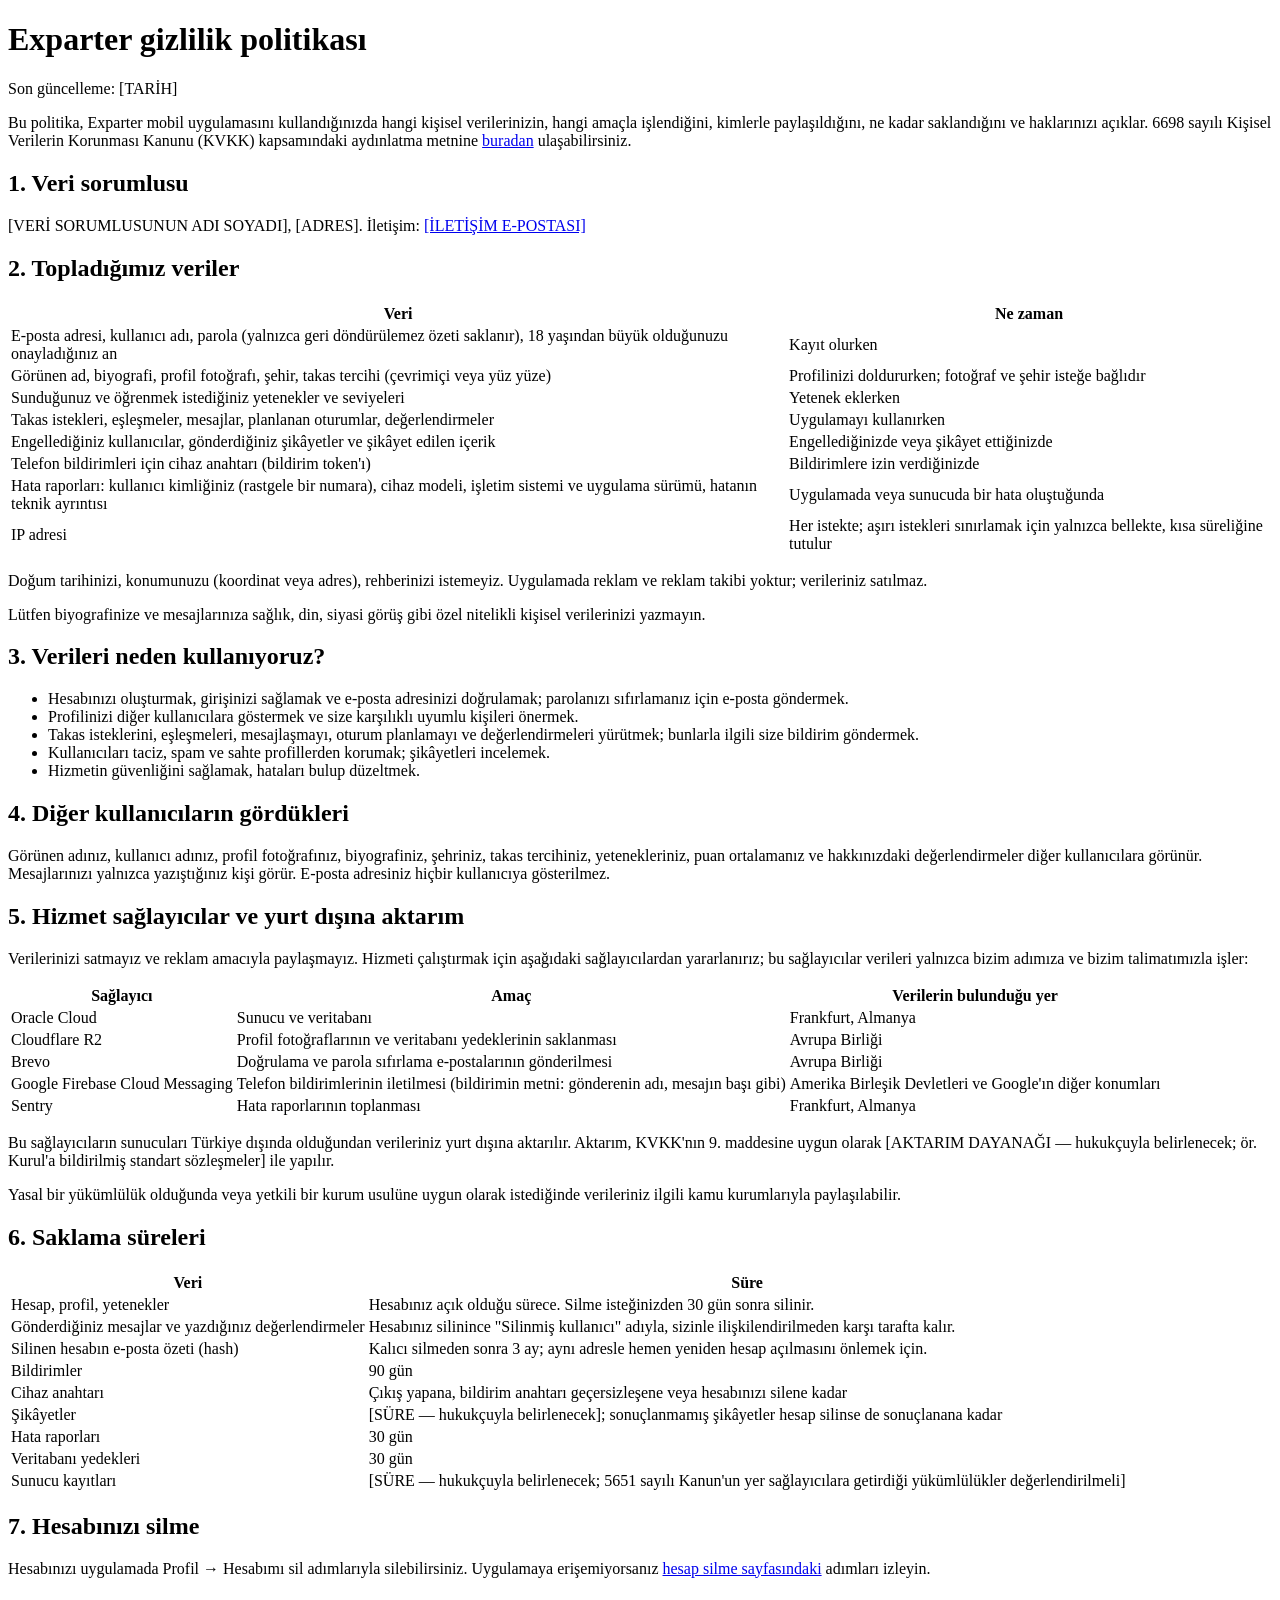
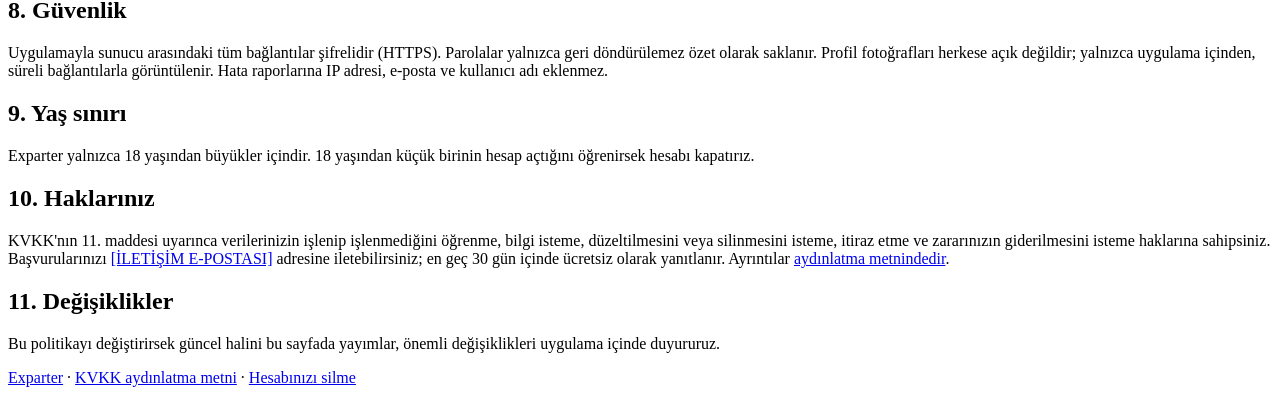
==== deploy/site/gizlilik.html @ 1560995f "docs: add the deployment guide, the store listing and draft privacy pages ADR 0014 records the live " ====
<!doctype html>
<html lang="tr">
<head>
  <meta charset="utf-8">
  <meta name="viewport" content="width=device-width, initial-scale=1">
  <title>Gizlilik politikası — Exparter</title>
  <link rel="stylesheet" href="/style.css">
</head>
<body>
<main>
  <!-- TASLAK: Yayından önce bir hukukçu tarafından gözden geçirilmelidir. Köşeli
       parantezli yerler doldurulmadan sayfa yayımlanmaz. -->
  <h1>Exparter gizlilik politikası</h1>
  <p class="meta">Son güncelleme: [TARİH]</p>

  <p>Bu politika, Exparter mobil uygulamasını kullandığınızda hangi kişisel verilerinizin, hangi amaçla işlendiğini, kimlerle paylaşıldığını, ne kadar saklandığını ve haklarınızı açıklar. 6698 sayılı Kişisel Verilerin Korunması Kanunu (KVKK) kapsamındaki aydınlatma metnine <a href="/kvkk.html">buradan</a> ulaşabilirsiniz.</p>

  <h2>1. Veri sorumlusu</h2>
  <p>[VERİ SORUMLUSUNUN ADI SOYADI], [ADRES]. İletişim: <a href="mailto:[İLETİŞİM E-POSTASI]">[İLETİŞİM E-POSTASI]</a></p>

  <h2>2. Topladığımız veriler</h2>
  <table>
    <tr><th>Veri</th><th>Ne zaman</th></tr>
    <tr><td>E-posta adresi, kullanıcı adı, parola (yalnızca geri döndürülemez özeti saklanır), 18 yaşından büyük olduğunuzu onayladığınız an</td><td>Kayıt olurken</td></tr>
    <tr><td>Görünen ad, biyografi, profil fotoğrafı, şehir, takas tercihi (çevrimiçi veya yüz yüze)</td><td>Profilinizi doldururken; fotoğraf ve şehir isteğe bağlıdır</td></tr>
    <tr><td>Sunduğunuz ve öğrenmek istediğiniz yetenekler ve seviyeleri</td><td>Yetenek eklerken</td></tr>
    <tr><td>Takas istekleri, eşleşmeler, mesajlar, planlanan oturumlar, değerlendirmeler</td><td>Uygulamayı kullanırken</td></tr>
    <tr><td>Engellediğiniz kullanıcılar, gönderdiğiniz şikâyetler ve şikâyet edilen içerik</td><td>Engellediğinizde veya şikâyet ettiğinizde</td></tr>
    <tr><td>Telefon bildirimleri için cihaz anahtarı (bildirim token'ı)</td><td>Bildirimlere izin verdiğinizde</td></tr>
    <tr><td>Hata raporları: kullanıcı kimliğiniz (rastgele bir numara), cihaz modeli, işletim sistemi ve uygulama sürümü, hatanın teknik ayrıntısı</td><td>Uygulamada veya sunucuda bir hata oluştuğunda</td></tr>
    <tr><td>IP adresi</td><td>Her istekte; aşırı istekleri sınırlamak için yalnızca bellekte, kısa süreliğine tutulur</td></tr>
  </table>
  <p>Doğum tarihinizi, konumunuzu (koordinat veya adres), rehberinizi istemeyiz. Uygulamada reklam ve reklam takibi yoktur; verileriniz satılmaz.</p>
  <p>Lütfen biyografinize ve mesajlarınıza sağlık, din, siyasi görüş gibi özel nitelikli kişisel verilerinizi yazmayın.</p>

  <h2>3. Verileri neden kullanıyoruz?</h2>
  <ul>
    <li>Hesabınızı oluşturmak, girişinizi sağlamak ve e-posta adresinizi doğrulamak; parolanızı sıfırlamanız için e-posta göndermek.</li>
    <li>Profilinizi diğer kullanıcılara göstermek ve size karşılıklı uyumlu kişileri önermek.</li>
    <li>Takas isteklerini, eşleşmeleri, mesajlaşmayı, oturum planlamayı ve değerlendirmeleri yürütmek; bunlarla ilgili size bildirim göndermek.</li>
    <li>Kullanıcıları taciz, spam ve sahte profillerden korumak; şikâyetleri incelemek.</li>
    <li>Hizmetin güvenliğini sağlamak, hataları bulup düzeltmek.</li>
  </ul>

  <h2>4. Diğer kullanıcıların gördükleri</h2>
  <p>Görünen adınız, kullanıcı adınız, profil fotoğrafınız, biyografiniz, şehriniz, takas tercihiniz, yetenekleriniz, puan ortalamanız ve hakkınızdaki değerlendirmeler diğer kullanıcılara görünür. Mesajlarınızı yalnızca yazıştığınız kişi görür. E-posta adresiniz hiçbir kullanıcıya gösterilmez.</p>

  <h2>5. Hizmet sağlayıcılar ve yurt dışına aktarım</h2>
  <p>Verilerinizi satmayız ve reklam amacıyla paylaşmayız. Hizmeti çalıştırmak için aşağıdaki sağlayıcılardan yararlanırız; bu sağlayıcılar verileri yalnızca bizim adımıza ve bizim talimatımızla işler:</p>
  <table>
    <tr><th>Sağlayıcı</th><th>Amaç</th><th>Verilerin bulunduğu yer</th></tr>
    <tr><td>Oracle Cloud</td><td>Sunucu ve veritabanı</td><td>Frankfurt, Almanya</td></tr>
    <tr><td>Cloudflare R2</td><td>Profil fotoğraflarının ve veritabanı yedeklerinin saklanması</td><td>Avrupa Birliği</td></tr>
    <tr><td>Brevo</td><td>Doğrulama ve parola sıfırlama e-postalarının gönderilmesi</td><td>Avrupa Birliği</td></tr>
    <tr><td>Google Firebase Cloud Messaging</td><td>Telefon bildirimlerinin iletilmesi (bildirimin metni: gönderenin adı, mesajın başı gibi)</td><td>Amerika Birleşik Devletleri ve Google'ın diğer konumları</td></tr>
    <tr><td>Sentry</td><td>Hata raporlarının toplanması</td><td>Frankfurt, Almanya</td></tr>
  </table>
  <p>Bu sağlayıcıların sunucuları Türkiye dışında olduğundan verileriniz yurt dışına aktarılır. Aktarım, KVKK'nın 9. maddesine uygun olarak [AKTARIM DAYANAĞI — hukukçuyla belirlenecek; ör. Kurul'a bildirilmiş standart sözleşmeler] ile yapılır.</p>
  <p>Yasal bir yükümlülük olduğunda veya yetkili bir kurum usulüne uygun olarak istediğinde verileriniz ilgili kamu kurumlarıyla paylaşılabilir.</p>

  <h2>6. Saklama süreleri</h2>
  <table>
    <tr><th>Veri</th><th>Süre</th></tr>
    <tr><td>Hesap, profil, yetenekler</td><td>Hesabınız açık olduğu sürece. Silme isteğinizden 30 gün sonra silinir.</td></tr>
    <tr><td>Gönderdiğiniz mesajlar ve yazdığınız değerlendirmeler</td><td>Hesabınız silinince "Silinmiş kullanıcı" adıyla, sizinle ilişkilendirilmeden karşı tarafta kalır.</td></tr>
    <tr><td>Silinen hesabın e-posta özeti (hash)</td><td>Kalıcı silmeden sonra 3 ay; aynı adresle hemen yeniden hesap açılmasını önlemek için.</td></tr>
    <tr><td>Bildirimler</td><td>90 gün</td></tr>
    <tr><td>Cihaz anahtarı</td><td>Çıkış yapana, bildirim anahtarı geçersizleşene veya hesabınızı silene kadar</td></tr>
    <tr><td>Şikâyetler</td><td>[SÜRE — hukukçuyla belirlenecek]; sonuçlanmamış şikâyetler hesap silinse de sonuçlanana kadar</td></tr>
    <tr><td>Hata raporları</td><td>30 gün</td></tr>
    <tr><td>Veritabanı yedekleri</td><td>30 gün</td></tr>
    <tr><td>Sunucu kayıtları</td><td>[SÜRE — hukukçuyla belirlenecek; 5651 sayılı Kanun'un yer sağlayıcılara getirdiği yükümlülükler değerlendirilmeli]</td></tr>
  </table>

  <h2>7. Hesabınızı silme</h2>
  <p>Hesabınızı uygulamada Profil → Hesabımı sil adımlarıyla silebilirsiniz. Uygulamaya erişemiyorsanız <a href="/hesap-silme.html">hesap silme sayfasındaki</a> adımları izleyin.</p>

  <h2>8. Güvenlik</h2>
  <p>Uygulamayla sunucu arasındaki tüm bağlantılar şifrelidir (HTTPS). Parolalar yalnızca geri döndürülemez özet olarak saklanır. Profil fotoğrafları herkese açık değildir; yalnızca uygulama içinden, süreli bağlantılarla görüntülenir. Hata raporlarına IP adresi, e-posta ve kullanıcı adı eklenmez.</p>

  <h2>9. Yaş sınırı</h2>
  <p>Exparter yalnızca 18 yaşından büyükler içindir. 18 yaşından küçük birinin hesap açtığını öğrenirsek hesabı kapatırız.</p>

  <h2>10. Haklarınız</h2>
  <p>KVKK'nın 11. maddesi uyarınca verilerinizin işlenip işlenmediğini öğrenme, bilgi isteme, düzeltilmesini veya silinmesini isteme, itiraz etme ve zararınızın giderilmesini isteme haklarına sahipsiniz. Başvurularınızı <a href="mailto:[İLETİŞİM E-POSTASI]">[İLETİŞİM E-POSTASI]</a> adresine iletebilirsiniz; en geç 30 gün içinde ücretsiz olarak yanıtlanır. Ayrıntılar <a href="/kvkk.html">aydınlatma metnindedir</a>.</p>

  <h2>11. Değişiklikler</h2>
  <p>Bu politikayı değiştirirsek güncel halini bu sayfada yayımlar, önemli değişiklikleri uygulama içinde duyururuz.</p>

  <footer><a href="/">Exparter</a> · <a href="/kvkk.html">KVKK aydınlatma metni</a> · <a href="/hesap-silme.html">Hesabınızı silme</a></footer>
</main>
</body>
</html>
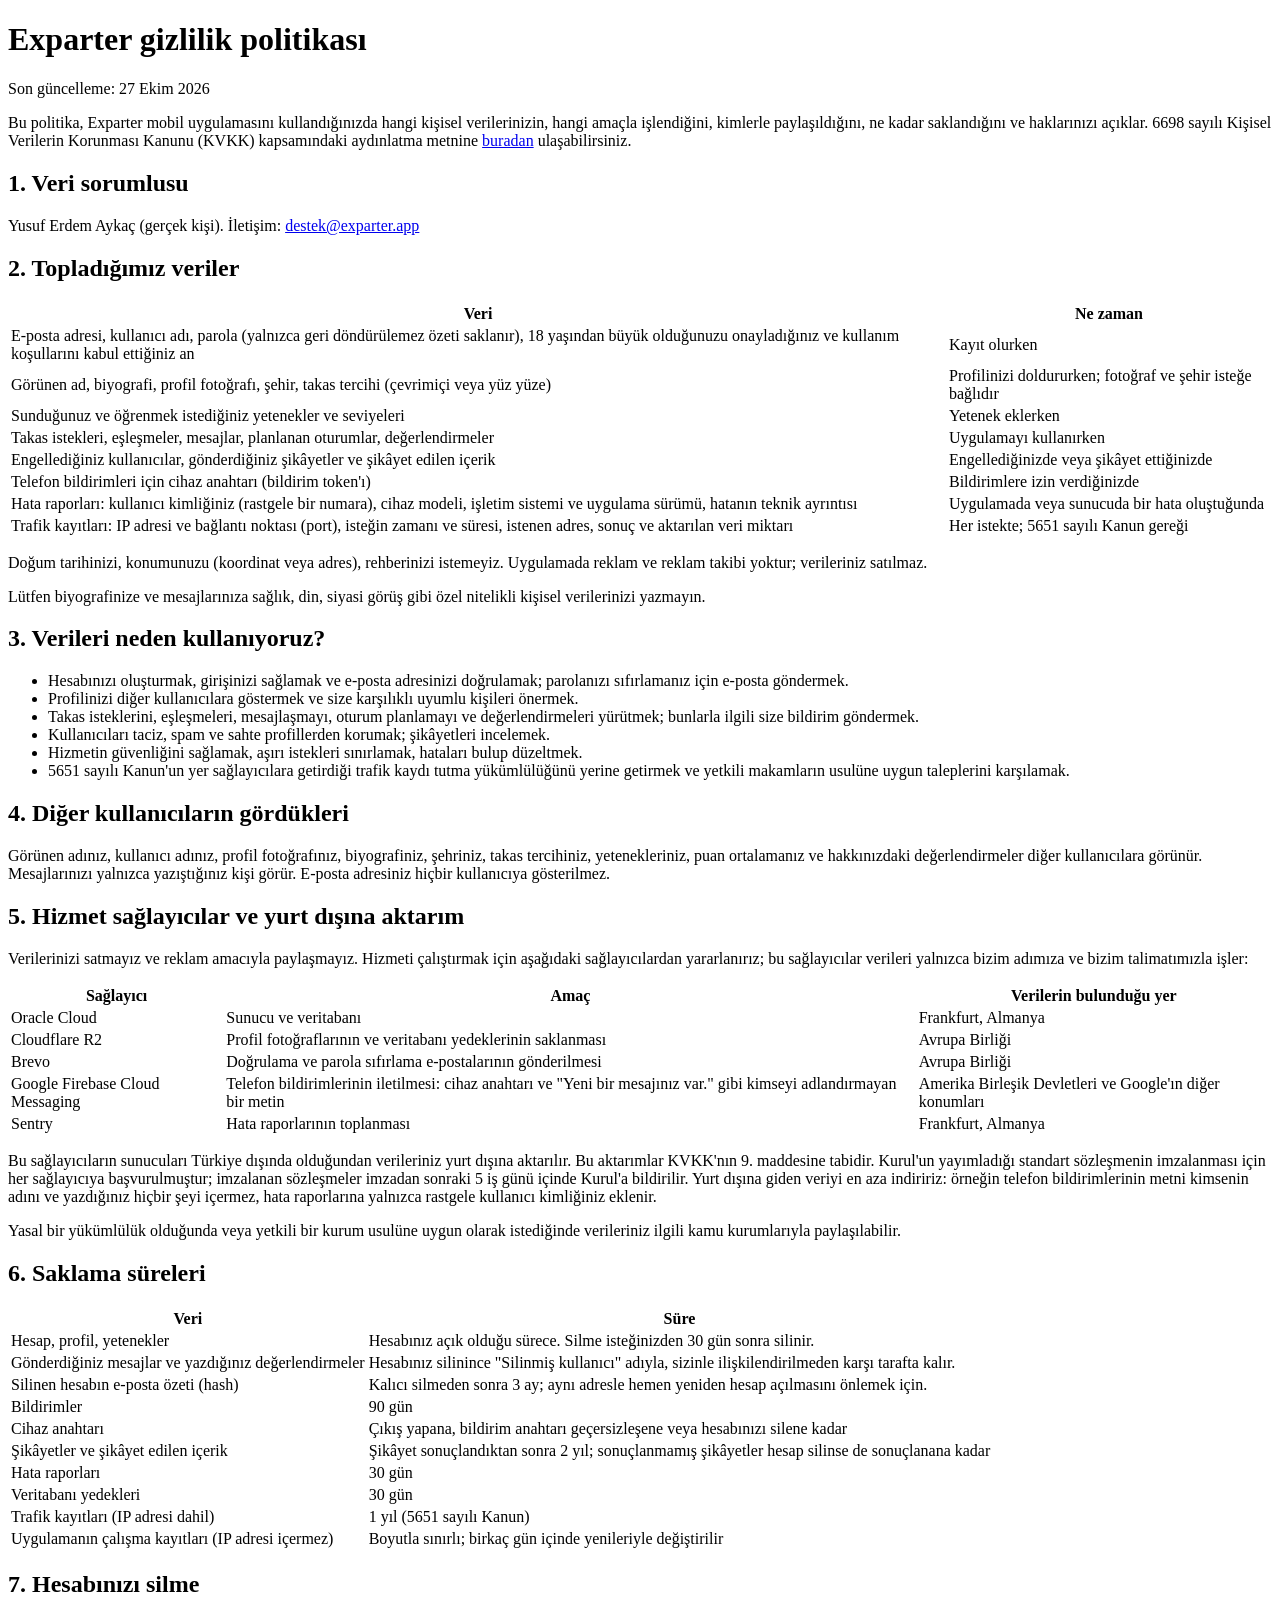
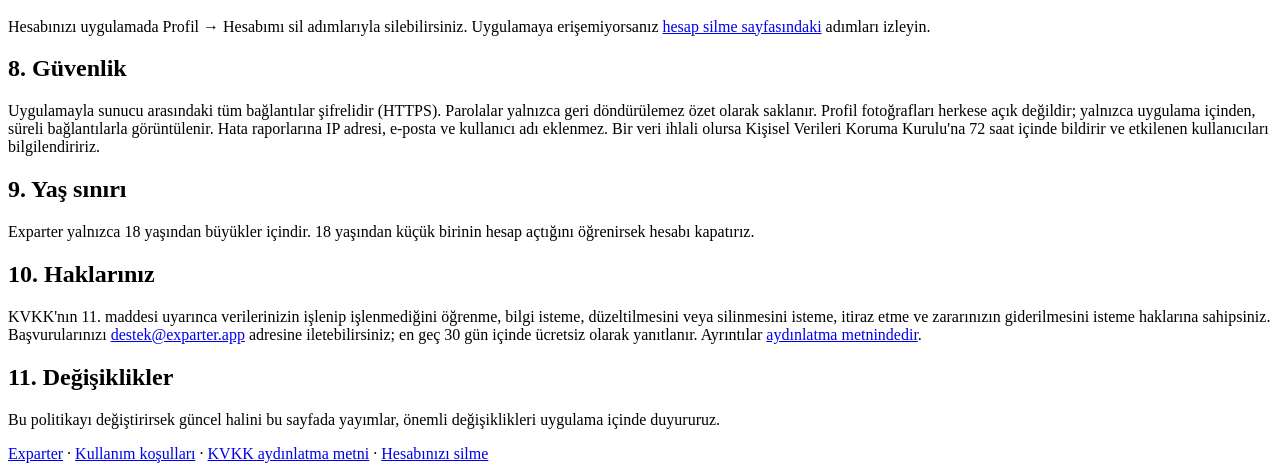
==== commit 3ea4d8cf: "feat: keep a year of traffic logs and finish the legal texts Caddy writes who reached the service an" ====
--- a/deploy/site/gizlilik.html
+++ b/deploy/site/gizlilik.html
@@ -8,27 +8,25 @@
 </head>
 <body>
 <main>
-  <!-- TASLAK: Yayından önce bir hukukçu tarafından gözden geçirilmelidir. Köşeli
-       parantezli yerler doldurulmadan sayfa yayımlanmaz. -->
   <h1>Exparter gizlilik politikası</h1>
-  <p class="meta">Son güncelleme: [TARİH]</p>
+  <p class="meta">Son güncelleme: 27 Ekim 2026</p>
 
   <p>Bu politika, Exparter mobil uygulamasını kullandığınızda hangi kişisel verilerinizin, hangi amaçla işlendiğini, kimlerle paylaşıldığını, ne kadar saklandığını ve haklarınızı açıklar. 6698 sayılı Kişisel Verilerin Korunması Kanunu (KVKK) kapsamındaki aydınlatma metnine <a href="/kvkk.html">buradan</a> ulaşabilirsiniz.</p>
 
   <h2>1. Veri sorumlusu</h2>
-  <p>[VERİ SORUMLUSUNUN ADI SOYADI], [ADRES]. İletişim: <a href="mailto:[İLETİŞİM E-POSTASI]">[İLETİŞİM E-POSTASI]</a></p>
+  <p>Yusuf Erdem Aykaç (gerçek kişi). İletişim: <a href="mailto:destek@exparter.app">destek@exparter.app</a></p>
 
   <h2>2. Topladığımız veriler</h2>
   <table>
     <tr><th>Veri</th><th>Ne zaman</th></tr>
-    <tr><td>E-posta adresi, kullanıcı adı, parola (yalnızca geri döndürülemez özeti saklanır), 18 yaşından büyük olduğunuzu onayladığınız an</td><td>Kayıt olurken</td></tr>
+    <tr><td>E-posta adresi, kullanıcı adı, parola (yalnızca geri döndürülemez özeti saklanır), 18 yaşından büyük olduğunuzu onayladığınız ve kullanım koşullarını kabul ettiğiniz an</td><td>Kayıt olurken</td></tr>
     <tr><td>Görünen ad, biyografi, profil fotoğrafı, şehir, takas tercihi (çevrimiçi veya yüz yüze)</td><td>Profilinizi doldururken; fotoğraf ve şehir isteğe bağlıdır</td></tr>
     <tr><td>Sunduğunuz ve öğrenmek istediğiniz yetenekler ve seviyeleri</td><td>Yetenek eklerken</td></tr>
     <tr><td>Takas istekleri, eşleşmeler, mesajlar, planlanan oturumlar, değerlendirmeler</td><td>Uygulamayı kullanırken</td></tr>
     <tr><td>Engellediğiniz kullanıcılar, gönderdiğiniz şikâyetler ve şikâyet edilen içerik</td><td>Engellediğinizde veya şikâyet ettiğinizde</td></tr>
     <tr><td>Telefon bildirimleri için cihaz anahtarı (bildirim token'ı)</td><td>Bildirimlere izin verdiğinizde</td></tr>
     <tr><td>Hata raporları: kullanıcı kimliğiniz (rastgele bir numara), cihaz modeli, işletim sistemi ve uygulama sürümü, hatanın teknik ayrıntısı</td><td>Uygulamada veya sunucuda bir hata oluştuğunda</td></tr>
-    <tr><td>IP adresi</td><td>Her istekte; aşırı istekleri sınırlamak için yalnızca bellekte, kısa süreliğine tutulur</td></tr>
+    <tr><td>Trafik kayıtları: IP adresi ve bağlantı noktası (port), isteğin zamanı ve süresi, istenen adres, sonuç ve aktarılan veri miktarı</td><td>Her istekte; 5651 sayılı Kanun gereği</td></tr>
   </table>
   <p>Doğum tarihinizi, konumunuzu (koordinat veya adres), rehberinizi istemeyiz. Uygulamada reklam ve reklam takibi yoktur; verileriniz satılmaz.</p>
   <p>Lütfen biyografinize ve mesajlarınıza sağlık, din, siyasi görüş gibi özel nitelikli kişisel verilerinizi yazmayın.</p>
@@ -39,7 +37,8 @@
     <li>Profilinizi diğer kullanıcılara göstermek ve size karşılıklı uyumlu kişileri önermek.</li>
     <li>Takas isteklerini, eşleşmeleri, mesajlaşmayı, oturum planlamayı ve değerlendirmeleri yürütmek; bunlarla ilgili size bildirim göndermek.</li>
     <li>Kullanıcıları taciz, spam ve sahte profillerden korumak; şikâyetleri incelemek.</li>
-    <li>Hizmetin güvenliğini sağlamak, hataları bulup düzeltmek.</li>
+    <li>Hizmetin güvenliğini sağlamak, aşırı istekleri sınırlamak, hataları bulup düzeltmek.</li>
+    <li>5651 sayılı Kanun'un yer sağlayıcılara getirdiği trafik kaydı tutma yükümlülüğünü yerine getirmek ve yetkili makamların usulüne uygun taleplerini karşılamak.</li>
   </ul>
 
   <h2>4. Diğer kullanıcıların gördükleri</h2>
@@ -52,10 +51,10 @@
     <tr><td>Oracle Cloud</td><td>Sunucu ve veritabanı</td><td>Frankfurt, Almanya</td></tr>
     <tr><td>Cloudflare R2</td><td>Profil fotoğraflarının ve veritabanı yedeklerinin saklanması</td><td>Avrupa Birliği</td></tr>
     <tr><td>Brevo</td><td>Doğrulama ve parola sıfırlama e-postalarının gönderilmesi</td><td>Avrupa Birliği</td></tr>
-    <tr><td>Google Firebase Cloud Messaging</td><td>Telefon bildirimlerinin iletilmesi (bildirimin metni: gönderenin adı, mesajın başı gibi)</td><td>Amerika Birleşik Devletleri ve Google'ın diğer konumları</td></tr>
+    <tr><td>Google Firebase Cloud Messaging</td><td>Telefon bildirimlerinin iletilmesi: cihaz anahtarı ve "Yeni bir mesajınız var." gibi kimseyi adlandırmayan bir metin</td><td>Amerika Birleşik Devletleri ve Google'ın diğer konumları</td></tr>
     <tr><td>Sentry</td><td>Hata raporlarının toplanması</td><td>Frankfurt, Almanya</td></tr>
   </table>
-  <p>Bu sağlayıcıların sunucuları Türkiye dışında olduğundan verileriniz yurt dışına aktarılır. Aktarım, KVKK'nın 9. maddesine uygun olarak [AKTARIM DAYANAĞI — hukukçuyla belirlenecek; ör. Kurul'a bildirilmiş standart sözleşmeler] ile yapılır.</p>
+  <p>Bu sağlayıcıların sunucuları Türkiye dışında olduğundan verileriniz yurt dışına aktarılır. Bu aktarımlar KVKK'nın 9. maddesine tabidir. Kurul'un yayımladığı standart sözleşmenin imzalanması için her sağlayıcıya başvurulmuştur; imzalanan sözleşmeler imzadan sonraki 5 iş günü içinde Kurul'a bildirilir. Yurt dışına giden veriyi en aza indiririz: örneğin telefon bildirimlerinin metni kimsenin adını ve yazdığınız hiçbir şeyi içermez, hata raporlarına yalnızca rastgele kullanıcı kimliğiniz eklenir.</p>
   <p>Yasal bir yükümlülük olduğunda veya yetkili bir kurum usulüne uygun olarak istediğinde verileriniz ilgili kamu kurumlarıyla paylaşılabilir.</p>
 
   <h2>6. Saklama süreleri</h2>
@@ -66,28 +65,29 @@
     <tr><td>Silinen hesabın e-posta özeti (hash)</td><td>Kalıcı silmeden sonra 3 ay; aynı adresle hemen yeniden hesap açılmasını önlemek için.</td></tr>
     <tr><td>Bildirimler</td><td>90 gün</td></tr>
     <tr><td>Cihaz anahtarı</td><td>Çıkış yapana, bildirim anahtarı geçersizleşene veya hesabınızı silene kadar</td></tr>
-    <tr><td>Şikâyetler</td><td>[SÜRE — hukukçuyla belirlenecek]; sonuçlanmamış şikâyetler hesap silinse de sonuçlanana kadar</td></tr>
+    <tr><td>Şikâyetler ve şikâyet edilen içerik</td><td>Şikâyet sonuçlandıktan sonra 2 yıl; sonuçlanmamış şikâyetler hesap silinse de sonuçlanana kadar</td></tr>
     <tr><td>Hata raporları</td><td>30 gün</td></tr>
     <tr><td>Veritabanı yedekleri</td><td>30 gün</td></tr>
-    <tr><td>Sunucu kayıtları</td><td>[SÜRE — hukukçuyla belirlenecek; 5651 sayılı Kanun'un yer sağlayıcılara getirdiği yükümlülükler değerlendirilmeli]</td></tr>
+    <tr><td>Trafik kayıtları (IP adresi dahil)</td><td>1 yıl (5651 sayılı Kanun)</td></tr>
+    <tr><td>Uygulamanın çalışma kayıtları (IP adresi içermez)</td><td>Boyutla sınırlı; birkaç gün içinde yenileriyle değiştirilir</td></tr>
   </table>
 
   <h2>7. Hesabınızı silme</h2>
   <p>Hesabınızı uygulamada Profil → Hesabımı sil adımlarıyla silebilirsiniz. Uygulamaya erişemiyorsanız <a href="/hesap-silme.html">hesap silme sayfasındaki</a> adımları izleyin.</p>
 
   <h2>8. Güvenlik</h2>
-  <p>Uygulamayla sunucu arasındaki tüm bağlantılar şifrelidir (HTTPS). Parolalar yalnızca geri döndürülemez özet olarak saklanır. Profil fotoğrafları herkese açık değildir; yalnızca uygulama içinden, süreli bağlantılarla görüntülenir. Hata raporlarına IP adresi, e-posta ve kullanıcı adı eklenmez.</p>
+  <p>Uygulamayla sunucu arasındaki tüm bağlantılar şifrelidir (HTTPS). Parolalar yalnızca geri döndürülemez özet olarak saklanır. Profil fotoğrafları herkese açık değildir; yalnızca uygulama içinden, süreli bağlantılarla görüntülenir. Hata raporlarına IP adresi, e-posta ve kullanıcı adı eklenmez. Bir veri ihlali olursa Kişisel Verileri Koruma Kurulu'na 72 saat içinde bildirir ve etkilenen kullanıcıları bilgilendiririz.</p>
 
   <h2>9. Yaş sınırı</h2>
   <p>Exparter yalnızca 18 yaşından büyükler içindir. 18 yaşından küçük birinin hesap açtığını öğrenirsek hesabı kapatırız.</p>
 
   <h2>10. Haklarınız</h2>
-  <p>KVKK'nın 11. maddesi uyarınca verilerinizin işlenip işlenmediğini öğrenme, bilgi isteme, düzeltilmesini veya silinmesini isteme, itiraz etme ve zararınızın giderilmesini isteme haklarına sahipsiniz. Başvurularınızı <a href="mailto:[İLETİŞİM E-POSTASI]">[İLETİŞİM E-POSTASI]</a> adresine iletebilirsiniz; en geç 30 gün içinde ücretsiz olarak yanıtlanır. Ayrıntılar <a href="/kvkk.html">aydınlatma metnindedir</a>.</p>
+  <p>KVKK'nın 11. maddesi uyarınca verilerinizin işlenip işlenmediğini öğrenme, bilgi isteme, düzeltilmesini veya silinmesini isteme, itiraz etme ve zararınızın giderilmesini isteme haklarına sahipsiniz. Başvurularınızı <a href="mailto:destek@exparter.app">destek@exparter.app</a> adresine iletebilirsiniz; en geç 30 gün içinde ücretsiz olarak yanıtlanır. Ayrıntılar <a href="/kvkk.html">aydınlatma metnindedir</a>.</p>
 
   <h2>11. Değişiklikler</h2>
   <p>Bu politikayı değiştirirsek güncel halini bu sayfada yayımlar, önemli değişiklikleri uygulama içinde duyururuz.</p>
 
-  <footer><a href="/">Exparter</a> · <a href="/kvkk.html">KVKK aydınlatma metni</a> · <a href="/hesap-silme.html">Hesabınızı silme</a></footer>
+  <footer><a href="/">Exparter</a> · <a href="/kullanim-kosullari.html">Kullanım koşulları</a> · <a href="/kvkk.html">KVKK aydınlatma metni</a> · <a href="/hesap-silme.html">Hesabınızı silme</a></footer>
 </main>
 </body>
 </html>
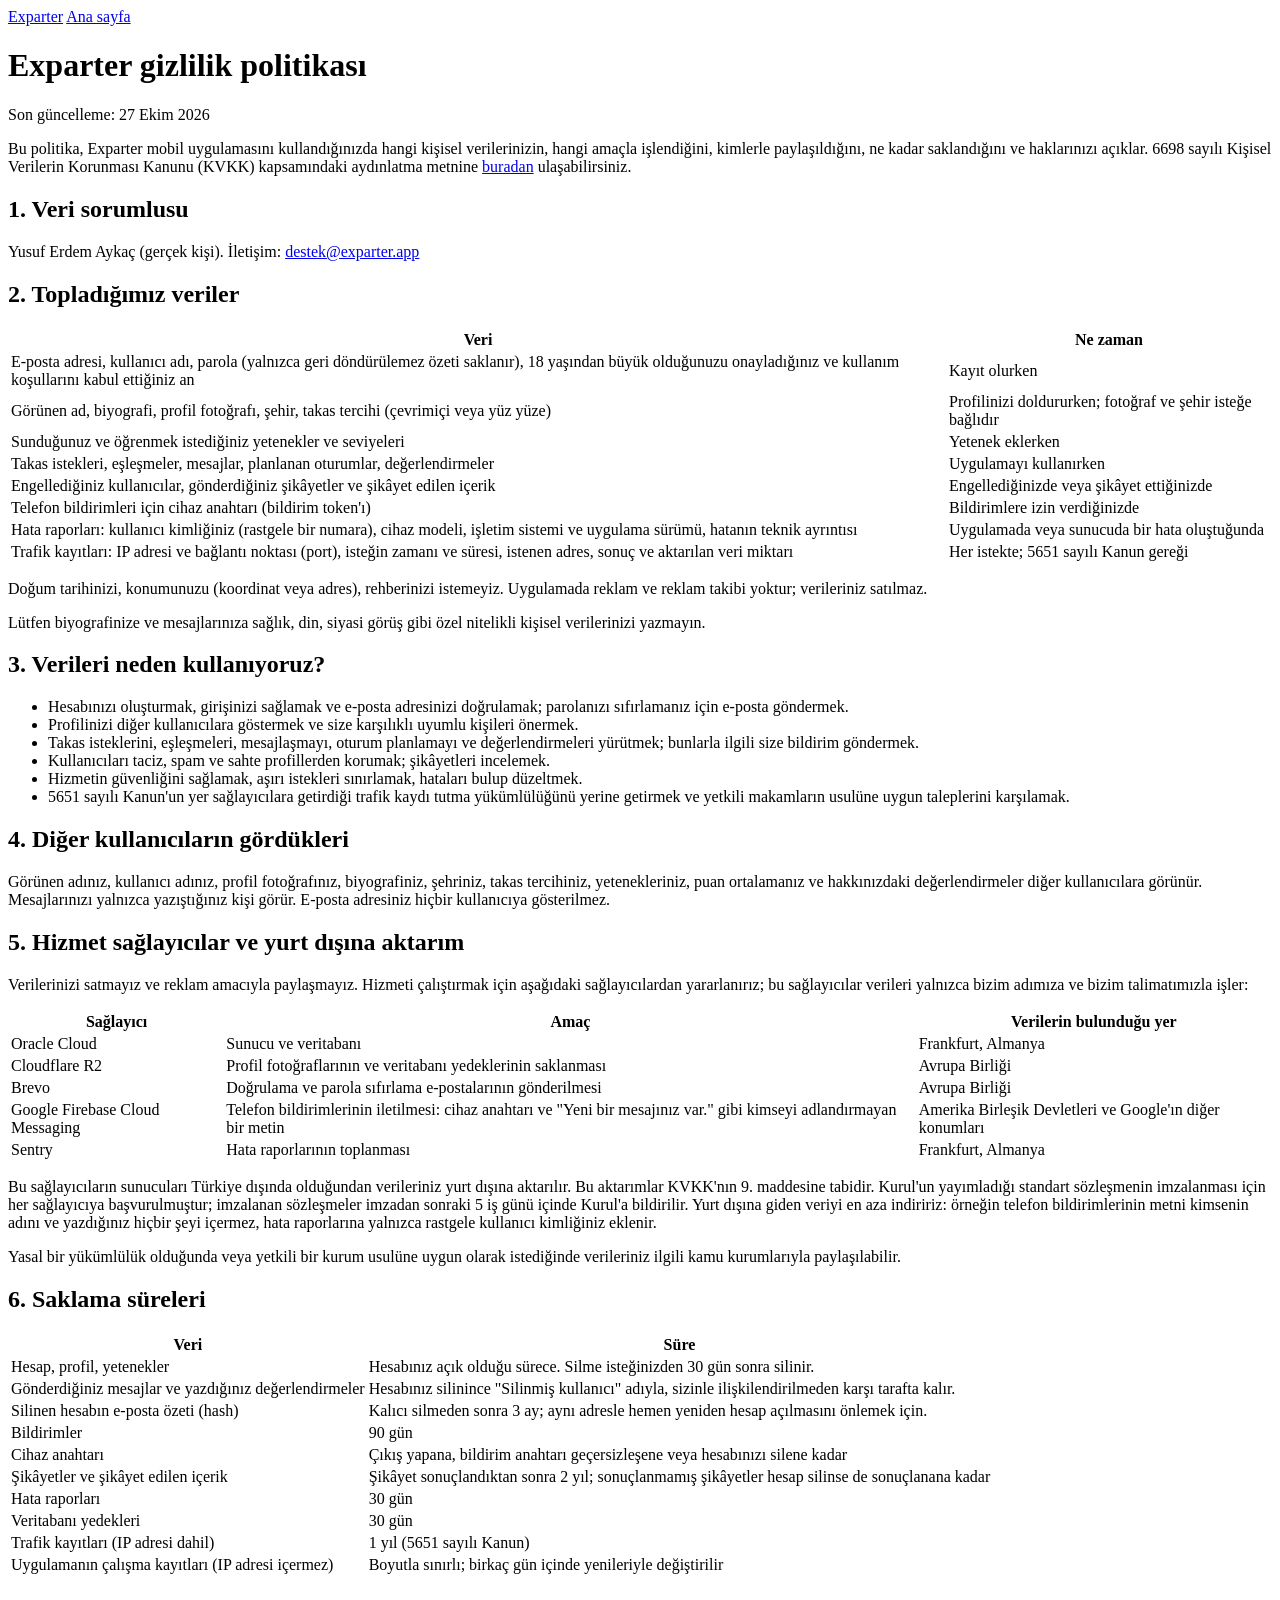
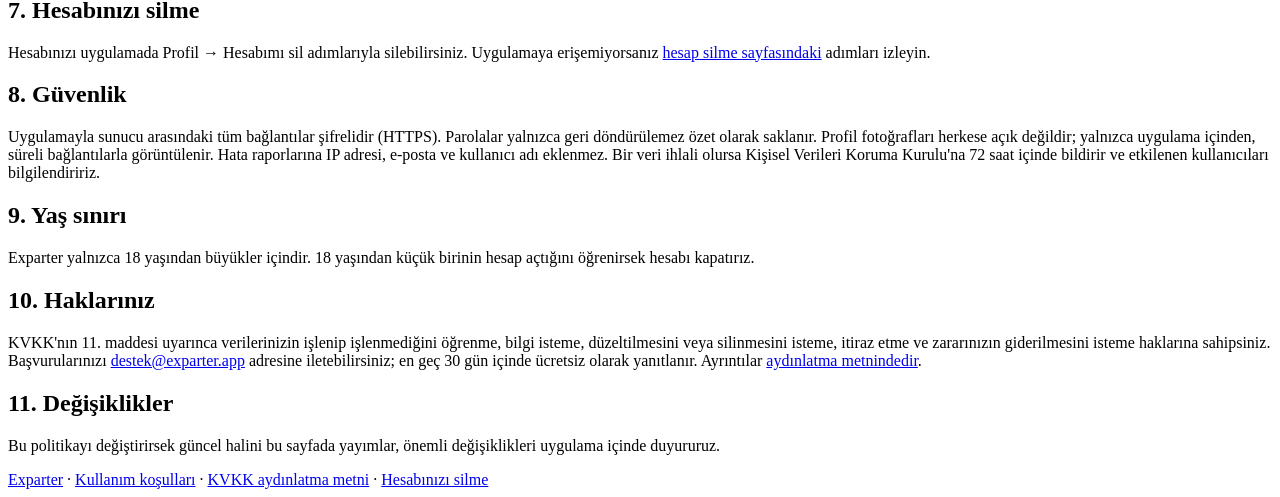
==== commit 53e83613: "feat: give the public site and the emails the brand's look The landing page now introduces the app w" ====
--- a/deploy/site/gizlilik.html
+++ b/deploy/site/gizlilik.html
@@ -4,10 +4,18 @@
   <meta charset="utf-8">
   <meta name="viewport" content="width=device-width, initial-scale=1">
   <title>Gizlilik politikası — Exparter</title>
+  <link rel="icon" href="/img/favicon.svg" type="image/svg+xml">
+  <link rel="apple-touch-icon" href="/img/apple-touch-icon.png">
   <link rel="stylesheet" href="/style.css">
 </head>
 <body>
-<main>
+<header class="site-header">
+  <div class="wrap">
+    <a class="brand" href="/"><img class="brand-mark" src="/img/mark-white.svg" alt="">Exparter</a>
+    <a class="button small" href="/">Ana sayfa</a>
+  </div>
+</header>
+<main class="doc">
   <h1>Exparter gizlilik politikası</h1>
   <p class="meta">Son güncelleme: 27 Ekim 2026</p>
 
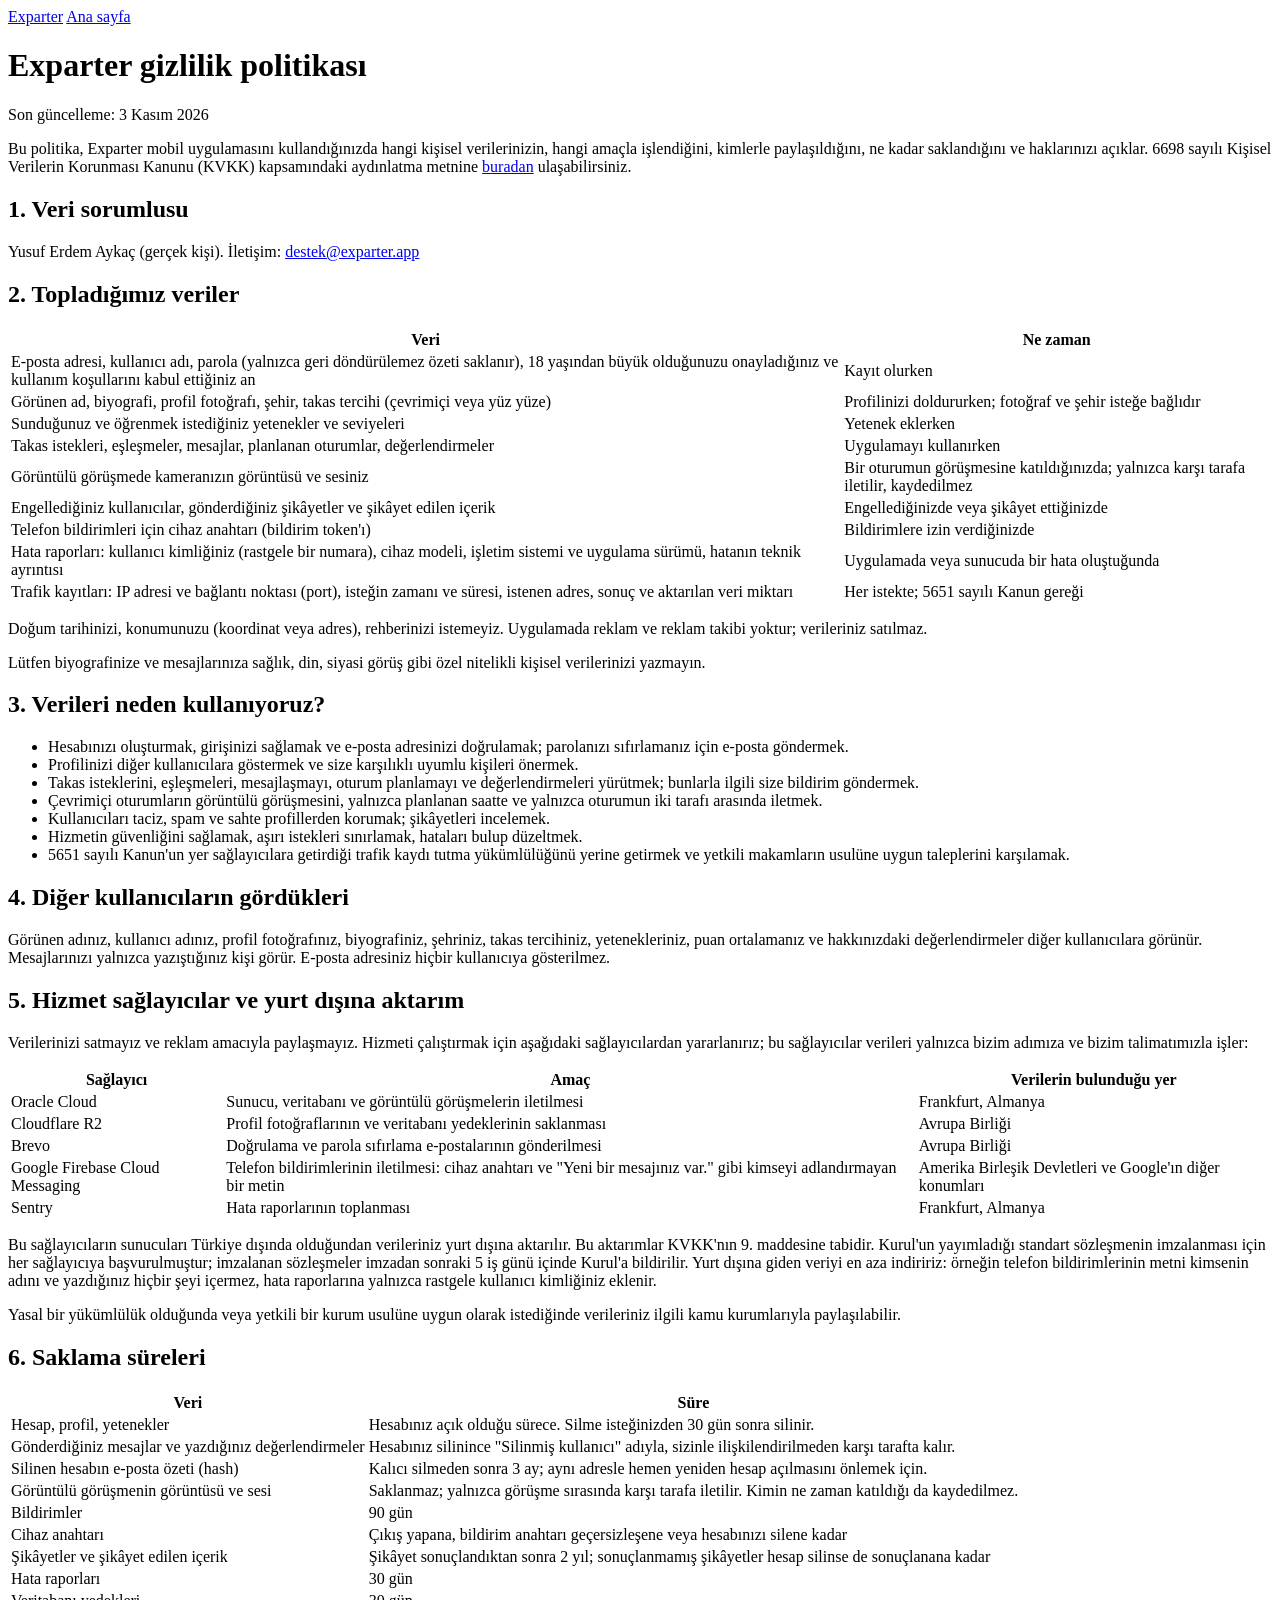
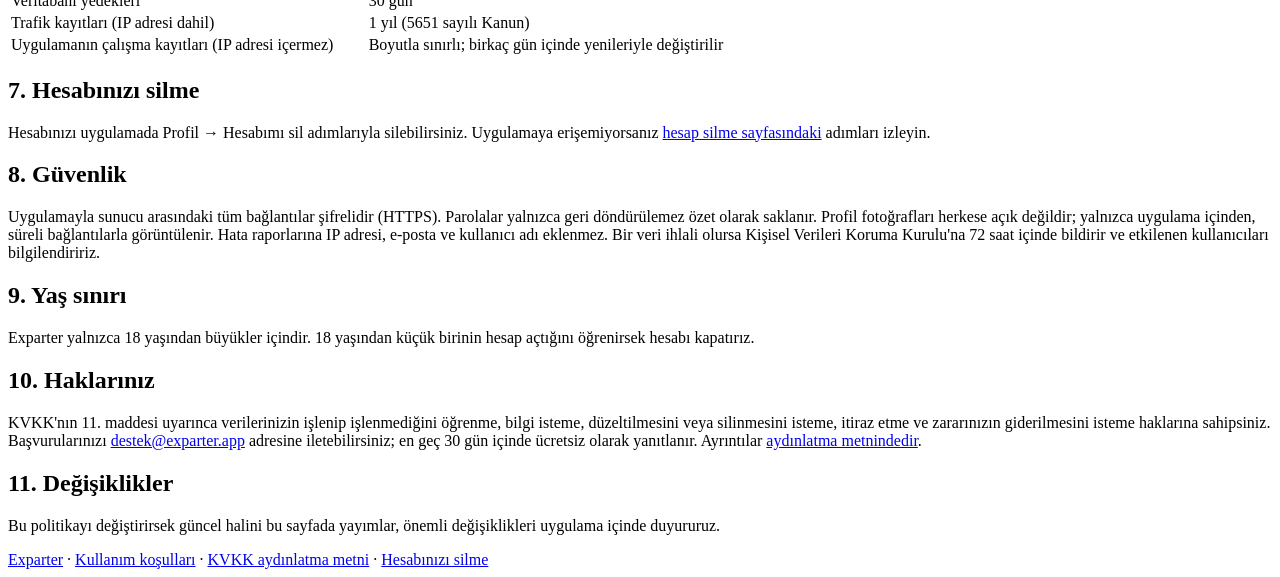
==== commit 781edae4: "docs: describe video calls in the privacy notice and the store forms Co-Authored-By: Claude Opus 5.5" ====
--- a/deploy/site/gizlilik.html
+++ b/deploy/site/gizlilik.html
@@ -17,7 +17,7 @@
 </header>
 <main class="doc">
   <h1>Exparter gizlilik politikası</h1>
-  <p class="meta">Son güncelleme: 27 Ekim 2026</p>
+  <p class="meta">Son güncelleme: 3 Kasım 2026</p>
 
   <p>Bu politika, Exparter mobil uygulamasını kullandığınızda hangi kişisel verilerinizin, hangi amaçla işlendiğini, kimlerle paylaşıldığını, ne kadar saklandığını ve haklarınızı açıklar. 6698 sayılı Kişisel Verilerin Korunması Kanunu (KVKK) kapsamındaki aydınlatma metnine <a href="/kvkk.html">buradan</a> ulaşabilirsiniz.</p>
 
@@ -31,6 +31,7 @@
     <tr><td>Görünen ad, biyografi, profil fotoğrafı, şehir, takas tercihi (çevrimiçi veya yüz yüze)</td><td>Profilinizi doldururken; fotoğraf ve şehir isteğe bağlıdır</td></tr>
     <tr><td>Sunduğunuz ve öğrenmek istediğiniz yetenekler ve seviyeleri</td><td>Yetenek eklerken</td></tr>
     <tr><td>Takas istekleri, eşleşmeler, mesajlar, planlanan oturumlar, değerlendirmeler</td><td>Uygulamayı kullanırken</td></tr>
+    <tr><td>Görüntülü görüşmede kameranızın görüntüsü ve sesiniz</td><td>Bir oturumun görüşmesine katıldığınızda; yalnızca karşı tarafa iletilir, kaydedilmez</td></tr>
     <tr><td>Engellediğiniz kullanıcılar, gönderdiğiniz şikâyetler ve şikâyet edilen içerik</td><td>Engellediğinizde veya şikâyet ettiğinizde</td></tr>
     <tr><td>Telefon bildirimleri için cihaz anahtarı (bildirim token'ı)</td><td>Bildirimlere izin verdiğinizde</td></tr>
     <tr><td>Hata raporları: kullanıcı kimliğiniz (rastgele bir numara), cihaz modeli, işletim sistemi ve uygulama sürümü, hatanın teknik ayrıntısı</td><td>Uygulamada veya sunucuda bir hata oluştuğunda</td></tr>
@@ -44,6 +45,7 @@
     <li>Hesabınızı oluşturmak, girişinizi sağlamak ve e-posta adresinizi doğrulamak; parolanızı sıfırlamanız için e-posta göndermek.</li>
     <li>Profilinizi diğer kullanıcılara göstermek ve size karşılıklı uyumlu kişileri önermek.</li>
     <li>Takas isteklerini, eşleşmeleri, mesajlaşmayı, oturum planlamayı ve değerlendirmeleri yürütmek; bunlarla ilgili size bildirim göndermek.</li>
+    <li>Çevrimiçi oturumların görüntülü görüşmesini, yalnızca planlanan saatte ve yalnızca oturumun iki tarafı arasında iletmek.</li>
     <li>Kullanıcıları taciz, spam ve sahte profillerden korumak; şikâyetleri incelemek.</li>
     <li>Hizmetin güvenliğini sağlamak, aşırı istekleri sınırlamak, hataları bulup düzeltmek.</li>
     <li>5651 sayılı Kanun'un yer sağlayıcılara getirdiği trafik kaydı tutma yükümlülüğünü yerine getirmek ve yetkili makamların usulüne uygun taleplerini karşılamak.</li>
@@ -56,7 +58,7 @@
   <p>Verilerinizi satmayız ve reklam amacıyla paylaşmayız. Hizmeti çalıştırmak için aşağıdaki sağlayıcılardan yararlanırız; bu sağlayıcılar verileri yalnızca bizim adımıza ve bizim talimatımızla işler:</p>
   <table>
     <tr><th>Sağlayıcı</th><th>Amaç</th><th>Verilerin bulunduğu yer</th></tr>
-    <tr><td>Oracle Cloud</td><td>Sunucu ve veritabanı</td><td>Frankfurt, Almanya</td></tr>
+    <tr><td>Oracle Cloud</td><td>Sunucu, veritabanı ve görüntülü görüşmelerin iletilmesi</td><td>Frankfurt, Almanya</td></tr>
     <tr><td>Cloudflare R2</td><td>Profil fotoğraflarının ve veritabanı yedeklerinin saklanması</td><td>Avrupa Birliği</td></tr>
     <tr><td>Brevo</td><td>Doğrulama ve parola sıfırlama e-postalarının gönderilmesi</td><td>Avrupa Birliği</td></tr>
     <tr><td>Google Firebase Cloud Messaging</td><td>Telefon bildirimlerinin iletilmesi: cihaz anahtarı ve "Yeni bir mesajınız var." gibi kimseyi adlandırmayan bir metin</td><td>Amerika Birleşik Devletleri ve Google'ın diğer konumları</td></tr>
@@ -71,6 +73,7 @@
     <tr><td>Hesap, profil, yetenekler</td><td>Hesabınız açık olduğu sürece. Silme isteğinizden 30 gün sonra silinir.</td></tr>
     <tr><td>Gönderdiğiniz mesajlar ve yazdığınız değerlendirmeler</td><td>Hesabınız silinince "Silinmiş kullanıcı" adıyla, sizinle ilişkilendirilmeden karşı tarafta kalır.</td></tr>
     <tr><td>Silinen hesabın e-posta özeti (hash)</td><td>Kalıcı silmeden sonra 3 ay; aynı adresle hemen yeniden hesap açılmasını önlemek için.</td></tr>
+    <tr><td>Görüntülü görüşmenin görüntüsü ve sesi</td><td>Saklanmaz; yalnızca görüşme sırasında karşı tarafa iletilir. Kimin ne zaman katıldığı da kaydedilmez.</td></tr>
     <tr><td>Bildirimler</td><td>90 gün</td></tr>
     <tr><td>Cihaz anahtarı</td><td>Çıkış yapana, bildirim anahtarı geçersizleşene veya hesabınızı silene kadar</td></tr>
     <tr><td>Şikâyetler ve şikâyet edilen içerik</td><td>Şikâyet sonuçlandıktan sonra 2 yıl; sonuçlanmamış şikâyetler hesap silinse de sonuçlanana kadar</td></tr>
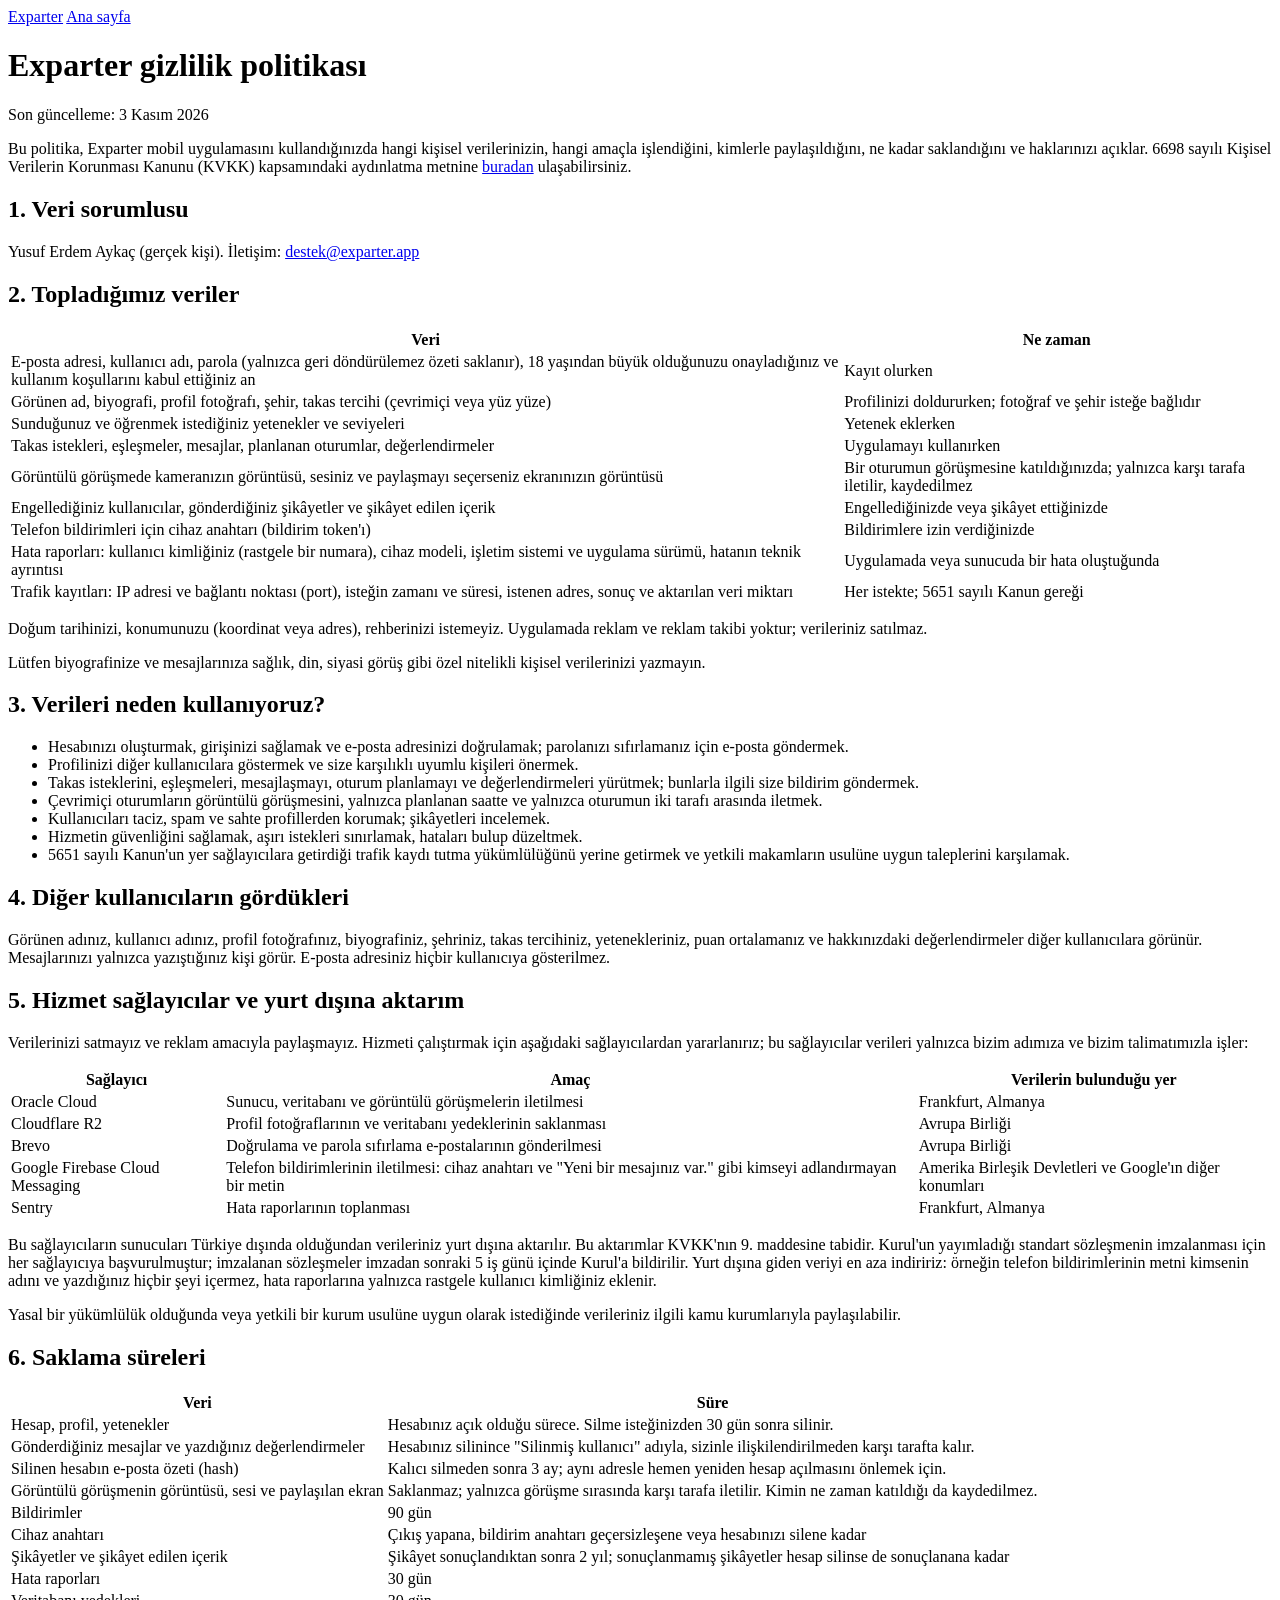
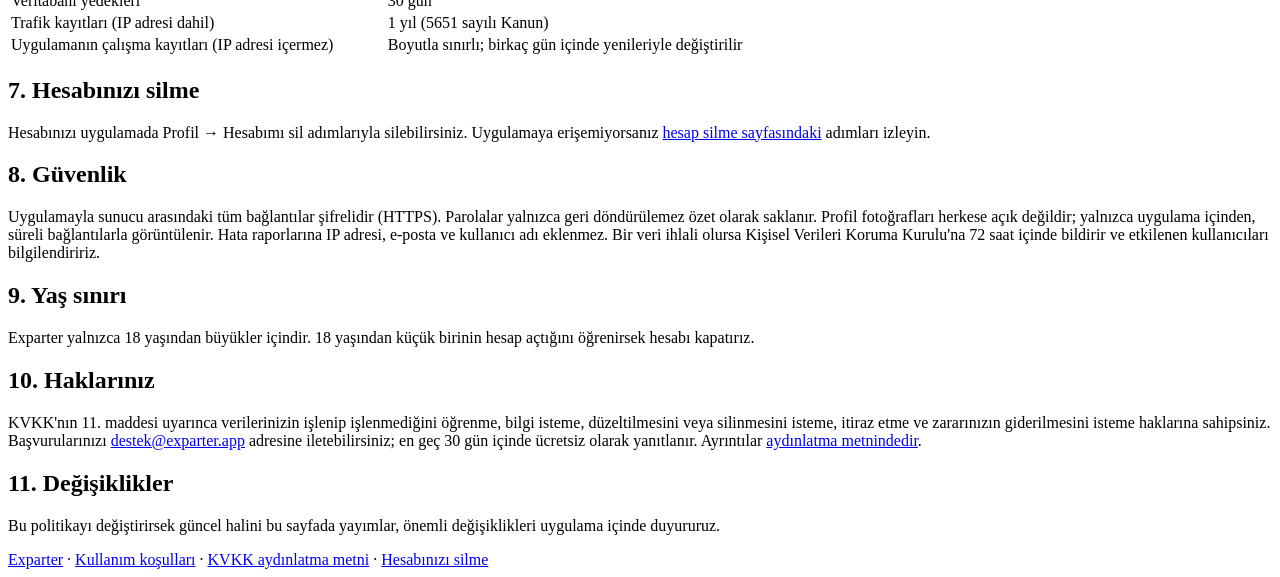
==== commit f0e1431d: "docs: describe screen sharing in the ADR, privacy notice and store forms Co-Authored-By: Claude Opus" ====
--- a/deploy/site/gizlilik.html
+++ b/deploy/site/gizlilik.html
@@ -31,7 +31,7 @@
     <tr><td>Görünen ad, biyografi, profil fotoğrafı, şehir, takas tercihi (çevrimiçi veya yüz yüze)</td><td>Profilinizi doldururken; fotoğraf ve şehir isteğe bağlıdır</td></tr>
     <tr><td>Sunduğunuz ve öğrenmek istediğiniz yetenekler ve seviyeleri</td><td>Yetenek eklerken</td></tr>
     <tr><td>Takas istekleri, eşleşmeler, mesajlar, planlanan oturumlar, değerlendirmeler</td><td>Uygulamayı kullanırken</td></tr>
-    <tr><td>Görüntülü görüşmede kameranızın görüntüsü ve sesiniz</td><td>Bir oturumun görüşmesine katıldığınızda; yalnızca karşı tarafa iletilir, kaydedilmez</td></tr>
+    <tr><td>Görüntülü görüşmede kameranızın görüntüsü, sesiniz ve paylaşmayı seçerseniz ekranınızın görüntüsü</td><td>Bir oturumun görüşmesine katıldığınızda; yalnızca karşı tarafa iletilir, kaydedilmez</td></tr>
     <tr><td>Engellediğiniz kullanıcılar, gönderdiğiniz şikâyetler ve şikâyet edilen içerik</td><td>Engellediğinizde veya şikâyet ettiğinizde</td></tr>
     <tr><td>Telefon bildirimleri için cihaz anahtarı (bildirim token'ı)</td><td>Bildirimlere izin verdiğinizde</td></tr>
     <tr><td>Hata raporları: kullanıcı kimliğiniz (rastgele bir numara), cihaz modeli, işletim sistemi ve uygulama sürümü, hatanın teknik ayrıntısı</td><td>Uygulamada veya sunucuda bir hata oluştuğunda</td></tr>
@@ -73,7 +73,7 @@
     <tr><td>Hesap, profil, yetenekler</td><td>Hesabınız açık olduğu sürece. Silme isteğinizden 30 gün sonra silinir.</td></tr>
     <tr><td>Gönderdiğiniz mesajlar ve yazdığınız değerlendirmeler</td><td>Hesabınız silinince "Silinmiş kullanıcı" adıyla, sizinle ilişkilendirilmeden karşı tarafta kalır.</td></tr>
     <tr><td>Silinen hesabın e-posta özeti (hash)</td><td>Kalıcı silmeden sonra 3 ay; aynı adresle hemen yeniden hesap açılmasını önlemek için.</td></tr>
-    <tr><td>Görüntülü görüşmenin görüntüsü ve sesi</td><td>Saklanmaz; yalnızca görüşme sırasında karşı tarafa iletilir. Kimin ne zaman katıldığı da kaydedilmez.</td></tr>
+    <tr><td>Görüntülü görüşmenin görüntüsü, sesi ve paylaşılan ekran</td><td>Saklanmaz; yalnızca görüşme sırasında karşı tarafa iletilir. Kimin ne zaman katıldığı da kaydedilmez.</td></tr>
     <tr><td>Bildirimler</td><td>90 gün</td></tr>
     <tr><td>Cihaz anahtarı</td><td>Çıkış yapana, bildirim anahtarı geçersizleşene veya hesabınızı silene kadar</td></tr>
     <tr><td>Şikâyetler ve şikâyet edilen içerik</td><td>Şikâyet sonuçlandıktan sonra 2 yıl; sonuçlanmamış şikâyetler hesap silinse de sonuçlanana kadar</td></tr>
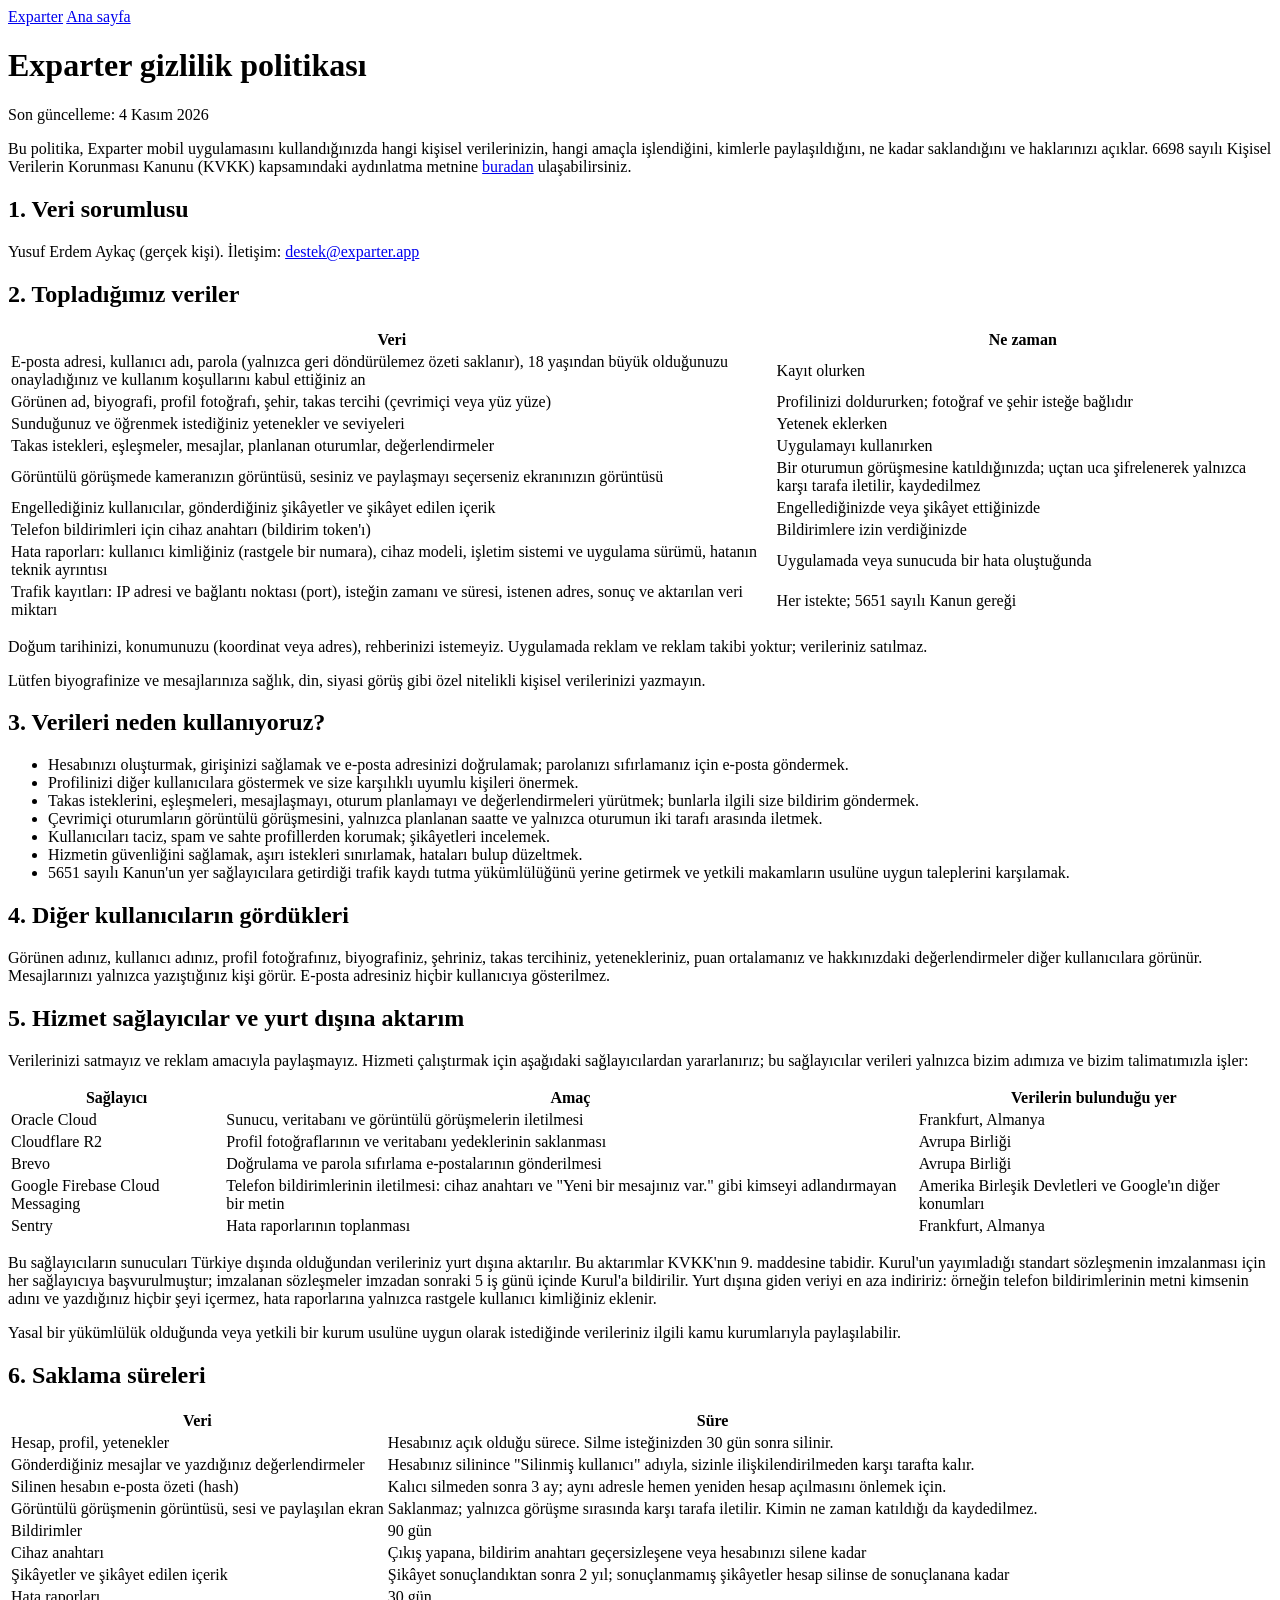
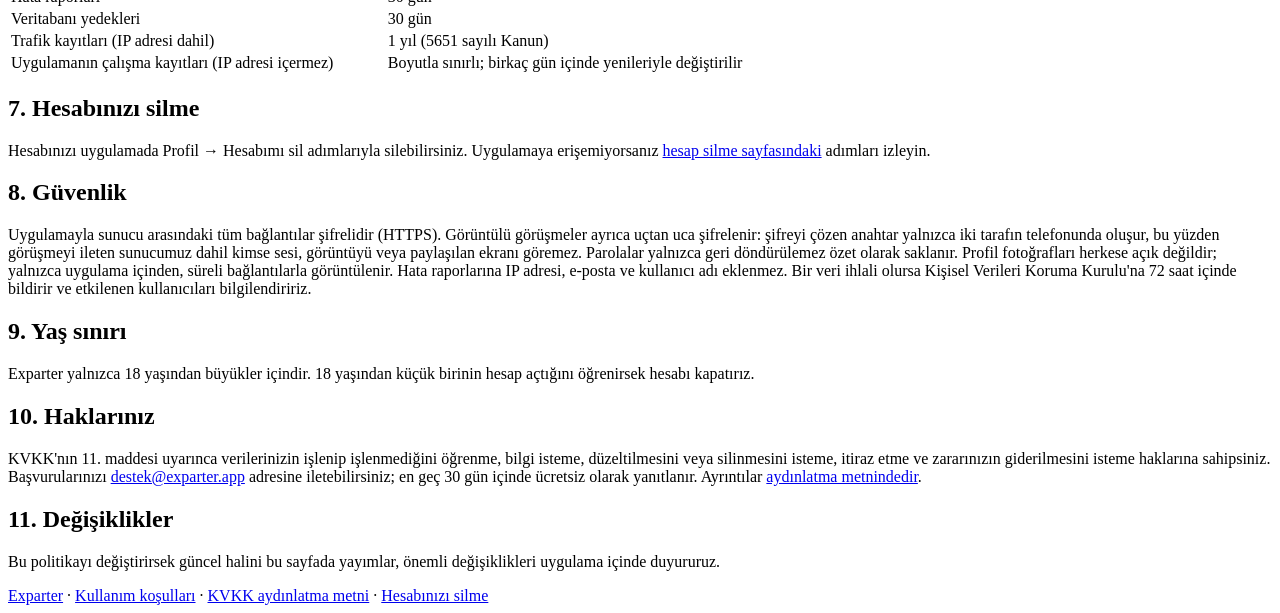
==== commit b2bf6cc9: "feat(sessions): encrypt video calls end to end The two devices agree on the call's key themselves: e" ====
--- a/deploy/site/gizlilik.html
+++ b/deploy/site/gizlilik.html
@@ -17,7 +17,7 @@
 </header>
 <main class="doc">
   <h1>Exparter gizlilik politikası</h1>
-  <p class="meta">Son güncelleme: 3 Kasım 2026</p>
+  <p class="meta">Son güncelleme: 4 Kasım 2026</p>
 
   <p>Bu politika, Exparter mobil uygulamasını kullandığınızda hangi kişisel verilerinizin, hangi amaçla işlendiğini, kimlerle paylaşıldığını, ne kadar saklandığını ve haklarınızı açıklar. 6698 sayılı Kişisel Verilerin Korunması Kanunu (KVKK) kapsamındaki aydınlatma metnine <a href="/kvkk.html">buradan</a> ulaşabilirsiniz.</p>
 
@@ -31,7 +31,7 @@
     <tr><td>Görünen ad, biyografi, profil fotoğrafı, şehir, takas tercihi (çevrimiçi veya yüz yüze)</td><td>Profilinizi doldururken; fotoğraf ve şehir isteğe bağlıdır</td></tr>
     <tr><td>Sunduğunuz ve öğrenmek istediğiniz yetenekler ve seviyeleri</td><td>Yetenek eklerken</td></tr>
     <tr><td>Takas istekleri, eşleşmeler, mesajlar, planlanan oturumlar, değerlendirmeler</td><td>Uygulamayı kullanırken</td></tr>
-    <tr><td>Görüntülü görüşmede kameranızın görüntüsü, sesiniz ve paylaşmayı seçerseniz ekranınızın görüntüsü</td><td>Bir oturumun görüşmesine katıldığınızda; yalnızca karşı tarafa iletilir, kaydedilmez</td></tr>
+    <tr><td>Görüntülü görüşmede kameranızın görüntüsü, sesiniz ve paylaşmayı seçerseniz ekranınızın görüntüsü</td><td>Bir oturumun görüşmesine katıldığınızda; uçtan uca şifrelenerek yalnızca karşı tarafa iletilir, kaydedilmez</td></tr>
     <tr><td>Engellediğiniz kullanıcılar, gönderdiğiniz şikâyetler ve şikâyet edilen içerik</td><td>Engellediğinizde veya şikâyet ettiğinizde</td></tr>
     <tr><td>Telefon bildirimleri için cihaz anahtarı (bildirim token'ı)</td><td>Bildirimlere izin verdiğinizde</td></tr>
     <tr><td>Hata raporları: kullanıcı kimliğiniz (rastgele bir numara), cihaz modeli, işletim sistemi ve uygulama sürümü, hatanın teknik ayrıntısı</td><td>Uygulamada veya sunucuda bir hata oluştuğunda</td></tr>
@@ -87,7 +87,7 @@
   <p>Hesabınızı uygulamada Profil → Hesabımı sil adımlarıyla silebilirsiniz. Uygulamaya erişemiyorsanız <a href="/hesap-silme.html">hesap silme sayfasındaki</a> adımları izleyin.</p>
 
   <h2>8. Güvenlik</h2>
-  <p>Uygulamayla sunucu arasındaki tüm bağlantılar şifrelidir (HTTPS). Parolalar yalnızca geri döndürülemez özet olarak saklanır. Profil fotoğrafları herkese açık değildir; yalnızca uygulama içinden, süreli bağlantılarla görüntülenir. Hata raporlarına IP adresi, e-posta ve kullanıcı adı eklenmez. Bir veri ihlali olursa Kişisel Verileri Koruma Kurulu'na 72 saat içinde bildirir ve etkilenen kullanıcıları bilgilendiririz.</p>
+  <p>Uygulamayla sunucu arasındaki tüm bağlantılar şifrelidir (HTTPS). Görüntülü görüşmeler ayrıca uçtan uca şifrelenir: şifreyi çözen anahtar yalnızca iki tarafın telefonunda oluşur, bu yüzden görüşmeyi ileten sunucumuz dahil kimse sesi, görüntüyü veya paylaşılan ekranı göremez. Parolalar yalnızca geri döndürülemez özet olarak saklanır. Profil fotoğrafları herkese açık değildir; yalnızca uygulama içinden, süreli bağlantılarla görüntülenir. Hata raporlarına IP adresi, e-posta ve kullanıcı adı eklenmez. Bir veri ihlali olursa Kişisel Verileri Koruma Kurulu'na 72 saat içinde bildirir ve etkilenen kullanıcıları bilgilendiririz.</p>
 
   <h2>9. Yaş sınırı</h2>
   <p>Exparter yalnızca 18 yaşından büyükler içindir. 18 yaşından küçük birinin hesap açtığını öğrenirsek hesabı kapatırız.</p>
